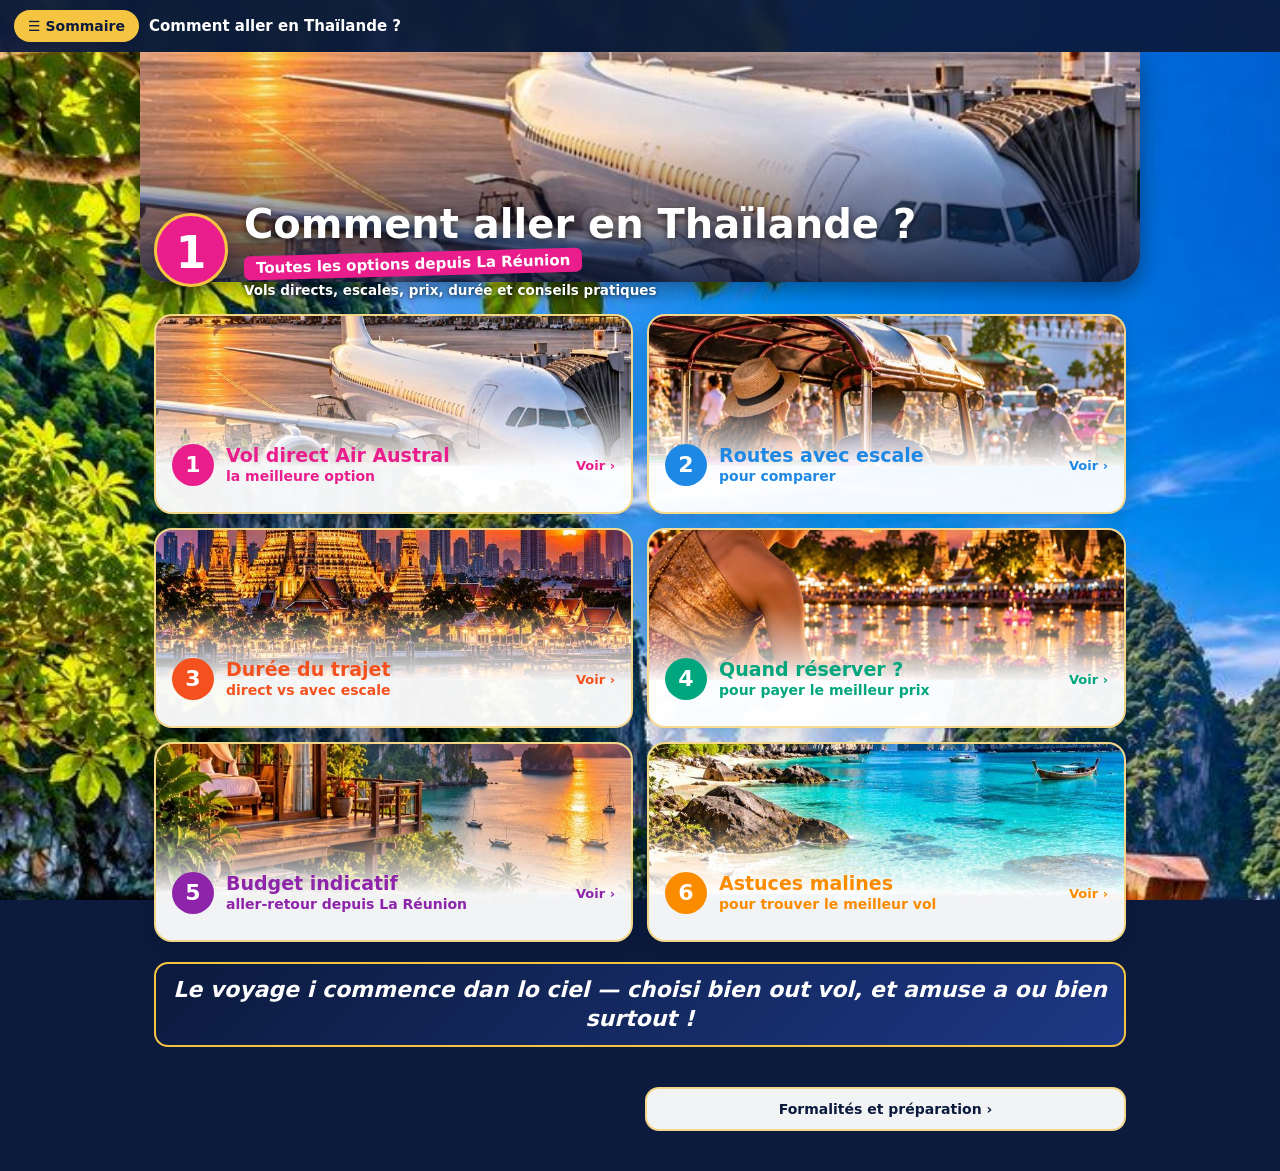
==== index.html @ 44de6b06 "carnet malin base" ====
<!doctype html><html lang=fr><head><meta charset=utf-8><meta name=viewport content="width=device-width,initial-scale=1,viewport-fit=cover"><title>Thaï Malin · Guide test</title>
<link rel=manifest href=manifest.webmanifest><meta name=theme-color content=#0b1a3d><link rel=apple-touch-icon href=icons/i192.png><link rel=stylesheet href=style.css></head>
<body><div class=bar><button id=som type=button>☰ Sommaire</button><b id=bt>Thaï Malin</b></div><div id=app></div><div class=sheet id=sheet></div>
<script src=moteur.js></script><script src=app.js></script></body></html>
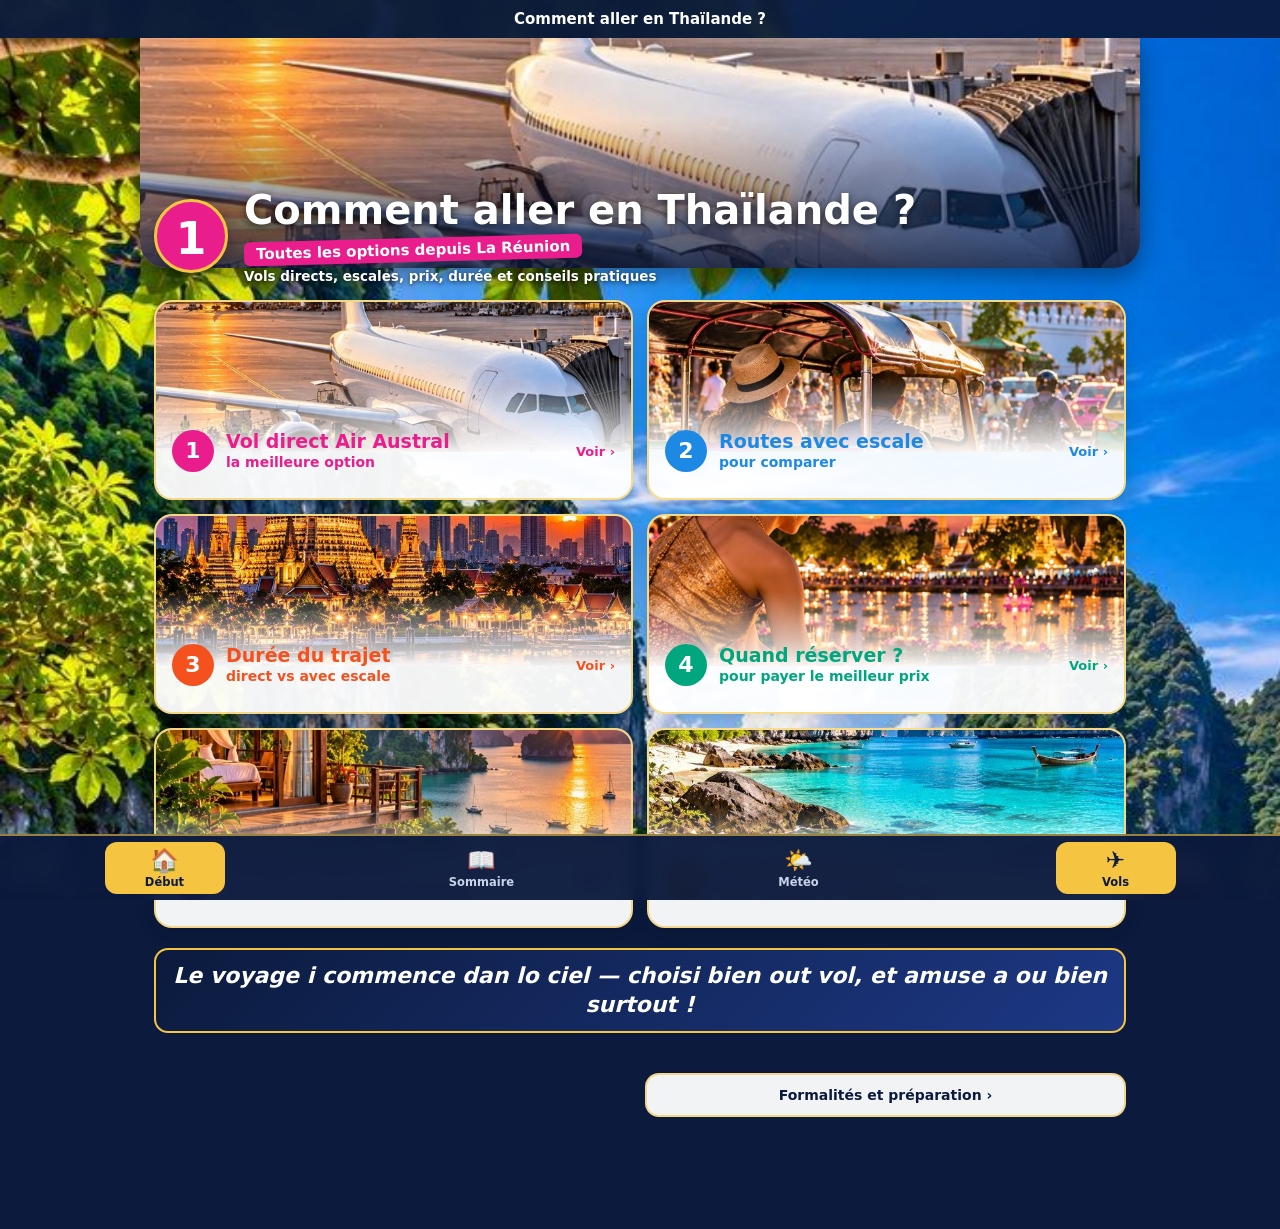
==== commit 43899eaf: "barre de menu" ====
--- a/index.html
+++ b/index.html
@@ -1,4 +1,4 @@
 <!doctype html><html lang=fr><head><meta charset=utf-8><meta name=viewport content="width=device-width,initial-scale=1,viewport-fit=cover"><title>Thaï Malin · Guide test</title>
 <link rel=manifest href=manifest.webmanifest><meta name=theme-color content=#0b1a3d><link rel=apple-touch-icon href=icons/i192.png><link rel=stylesheet href=style.css></head>
-<body><div class=bar><button id=som type=button>☰ Sommaire</button><b id=bt>Thaï Malin</b></div><div id=app></div><div class=sheet id=sheet></div>
+<body><div class=bar><b id=bt>Thaï Malin</b></div><div id=app></div><div class=sheet id=sheet></div><nav id=tabs class=tabs></nav>
 <script src=moteur.js></script><script src=app.js></script></body></html>
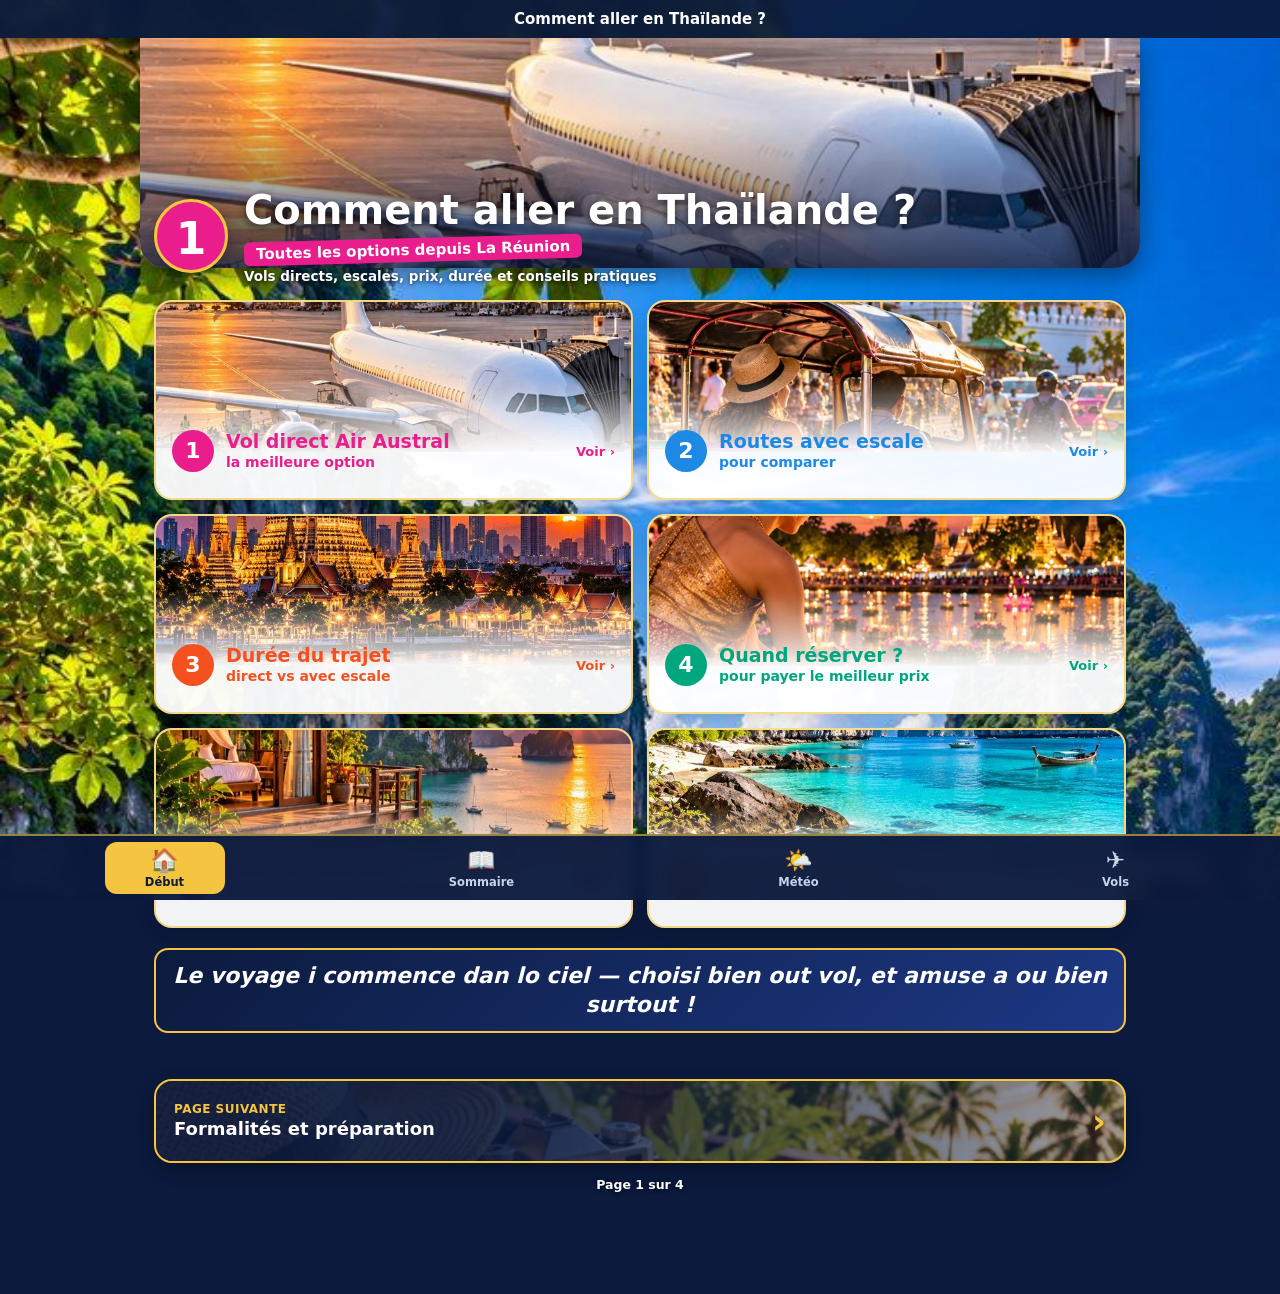
==== commit a322014e: "menu 2" ====
--- a/index.html
+++ b/index.html
@@ -1,4 +1,11 @@
 <!doctype html><html lang=fr><head><meta charset=utf-8><meta name=viewport content="width=device-width,initial-scale=1,viewport-fit=cover"><title>Thaï Malin · Guide test</title>
-<link rel=manifest href=manifest.webmanifest><meta name=theme-color content=#0b1a3d><link rel=apple-touch-icon href=icons/i192.png><link rel=stylesheet href=style.css></head>
+<link rel=manifest href=manifest.webmanifest><meta name=theme-color content=#0b1a3d><link rel=apple-touch-icon href=icons/i192.png><link rel=stylesheet href=style.css?v=6></head>
 <body><div class=bar><b id=bt>Thaï Malin</b></div><div id=app></div><div class=sheet id=sheet></div><nav id=tabs class=tabs></nav>
-<script src=moteur.js></script><script src=app.js></script></body></html>+<script>
+/* Auto-réparation : purge les anciennes versions en mémoire, une seule fois */
+(function(){var V='6';try{if(localStorage.getItem('tmv')===V)return;localStorage.setItem('tmv',V)}catch(_){return}
+var p=[];if(navigator.serviceWorker)p.push(navigator.serviceWorker.getRegistrations().then(function(r){return Promise.all(r.map(function(x){return x.unregister()}))}));
+if(window.caches)p.push(caches.keys().then(function(k){return Promise.all(k.map(function(x){return caches.delete(x)}))}));
+Promise.all(p).then(function(){location.reload()})})();
+</script>
+<script src=moteur.js?v=6></script><script src=app.js?v=6></script></body></html>
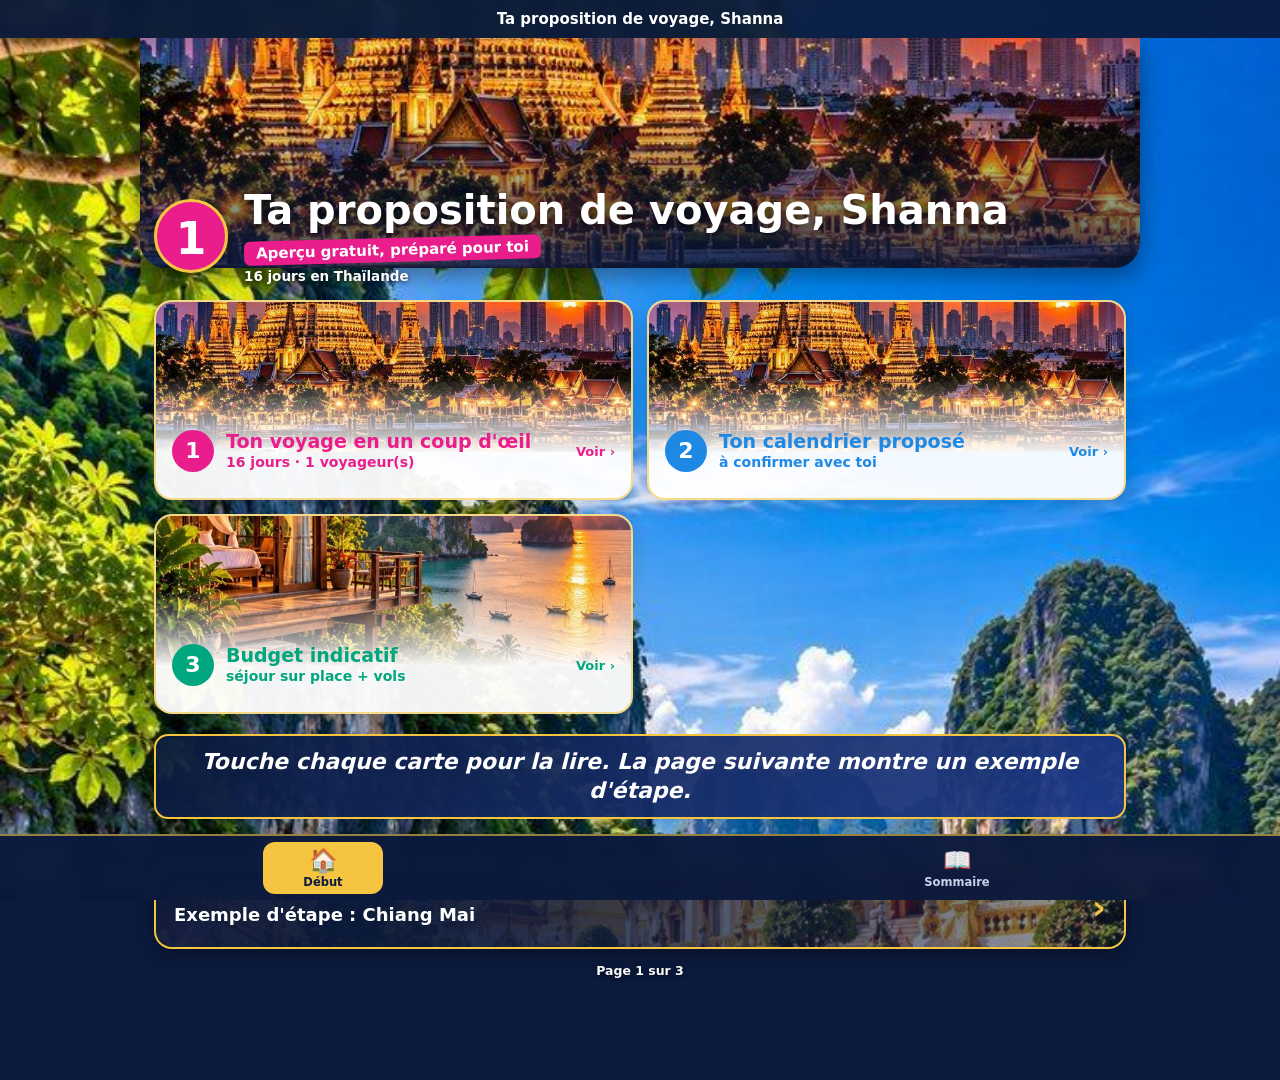
==== commit eb695813: "APERCU" ====
--- a/index.html
+++ b/index.html
@@ -1,11 +1,11 @@
-<!doctype html><html lang=fr><head><meta charset=utf-8><meta name=viewport content="width=device-width,initial-scale=1,viewport-fit=cover"><title>Thaï Malin · Guide test</title>
-<link rel=manifest href=manifest.webmanifest><meta name=theme-color content=#0b1a3d><link rel=apple-touch-icon href=icons/i192.png><link rel=stylesheet href=style.css?v=6></head>
-<body><div class=bar><b id=bt>Thaï Malin</b></div><div id=app></div><div class=sheet id=sheet></div><nav id=tabs class=tabs></nav>
+<!doctype html><html lang=fr><head><meta charset=utf-8><meta name=viewport content="width=device-width,initial-scale=1,viewport-fit=cover"><title>Proposition de voyage · Thaï Malin</title>
+<link rel=manifest href=manifest.webmanifest><meta name=theme-color content=#0b1a3d><link rel=apple-touch-icon href=icons/i192.png><link rel=stylesheet href=style.css?v=14></head>
+<body><div class=bar><b id=bt>Thaï Malin</b></div><div id=app></div><div class=sheet id=sheet></div><div class=sheet id=vsheet></div><nav id=tabs class=tabs></nav>
 <script>
 /* Auto-réparation : purge les anciennes versions en mémoire, une seule fois */
-(function(){var V='6';try{if(localStorage.getItem('tmv')===V)return;localStorage.setItem('tmv',V)}catch(_){return}
+(function(){var V='14';try{if(localStorage.getItem('tmv')===V)return;localStorage.setItem('tmv',V)}catch(_){return}
 var p=[];if(navigator.serviceWorker)p.push(navigator.serviceWorker.getRegistrations().then(function(r){return Promise.all(r.map(function(x){return x.unregister()}))}));
 if(window.caches)p.push(caches.keys().then(function(k){return Promise.all(k.map(function(x){return caches.delete(x)}))}));
 Promise.all(p).then(function(){location.reload()})})();
 </script>
-<script src=moteur.js?v=6></script><script src=app.js?v=6></script></body></html>+<script src=moteur.js?v=14></script><script src=app.js?v=14></script></body></html>
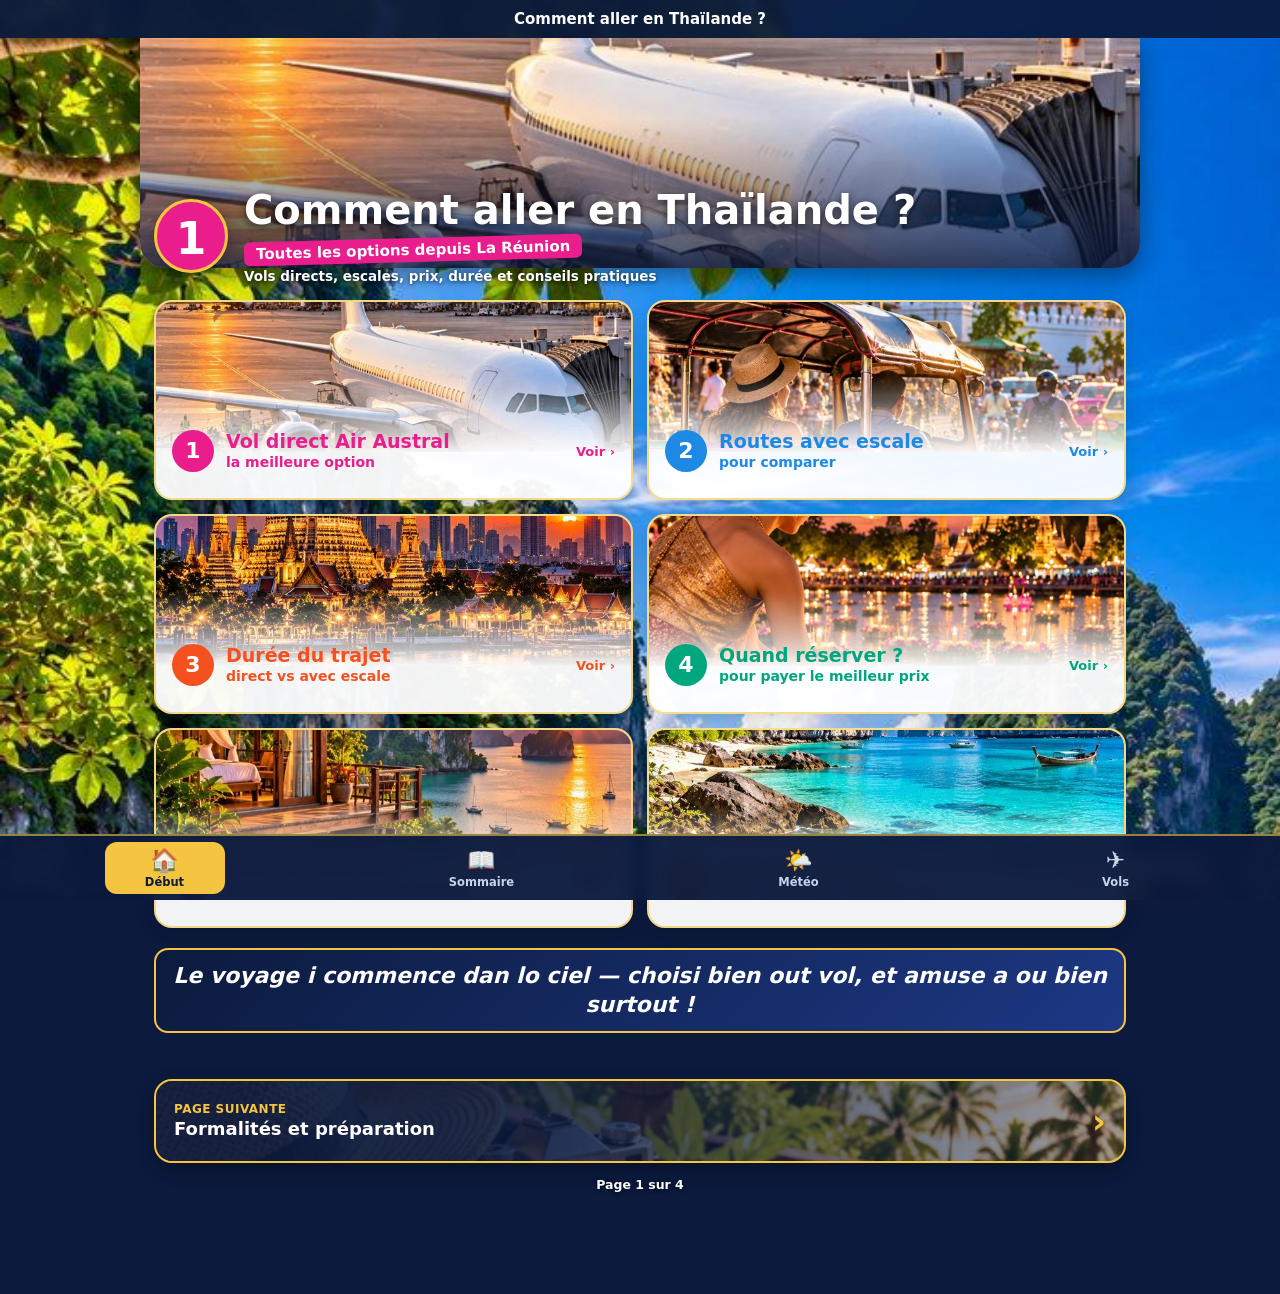
==== commit c5d4c40f: "Revert "APERCU" This reverts commit eb695813dd069bc4be989907e13142ebe2c10b76." ====
--- a/index.html
+++ b/index.html
@@ -1,11 +1,11 @@
-<!doctype html><html lang=fr><head><meta charset=utf-8><meta name=viewport content="width=device-width,initial-scale=1,viewport-fit=cover"><title>Proposition de voyage · Thaï Malin</title>
-<link rel=manifest href=manifest.webmanifest><meta name=theme-color content=#0b1a3d><link rel=apple-touch-icon href=icons/i192.png><link rel=stylesheet href=style.css?v=14></head>
-<body><div class=bar><b id=bt>Thaï Malin</b></div><div id=app></div><div class=sheet id=sheet></div><div class=sheet id=vsheet></div><nav id=tabs class=tabs></nav>
+<!doctype html><html lang=fr><head><meta charset=utf-8><meta name=viewport content="width=device-width,initial-scale=1,viewport-fit=cover"><title>Thaï Malin · Guide test</title>
+<link rel=manifest href=manifest.webmanifest><meta name=theme-color content=#0b1a3d><link rel=apple-touch-icon href=icons/i192.png><link rel=stylesheet href=style.css?v=6></head>
+<body><div class=bar><b id=bt>Thaï Malin</b></div><div id=app></div><div class=sheet id=sheet></div><nav id=tabs class=tabs></nav>
 <script>
 /* Auto-réparation : purge les anciennes versions en mémoire, une seule fois */
-(function(){var V='14';try{if(localStorage.getItem('tmv')===V)return;localStorage.setItem('tmv',V)}catch(_){return}
+(function(){var V='6';try{if(localStorage.getItem('tmv')===V)return;localStorage.setItem('tmv',V)}catch(_){return}
 var p=[];if(navigator.serviceWorker)p.push(navigator.serviceWorker.getRegistrations().then(function(r){return Promise.all(r.map(function(x){return x.unregister()}))}));
 if(window.caches)p.push(caches.keys().then(function(k){return Promise.all(k.map(function(x){return caches.delete(x)}))}));
 Promise.all(p).then(function(){location.reload()})})();
 </script>
-<script src=moteur.js?v=14></script><script src=app.js?v=14></script></body></html>+<script src=moteur.js?v=6></script><script src=app.js?v=6></script></body></html>
